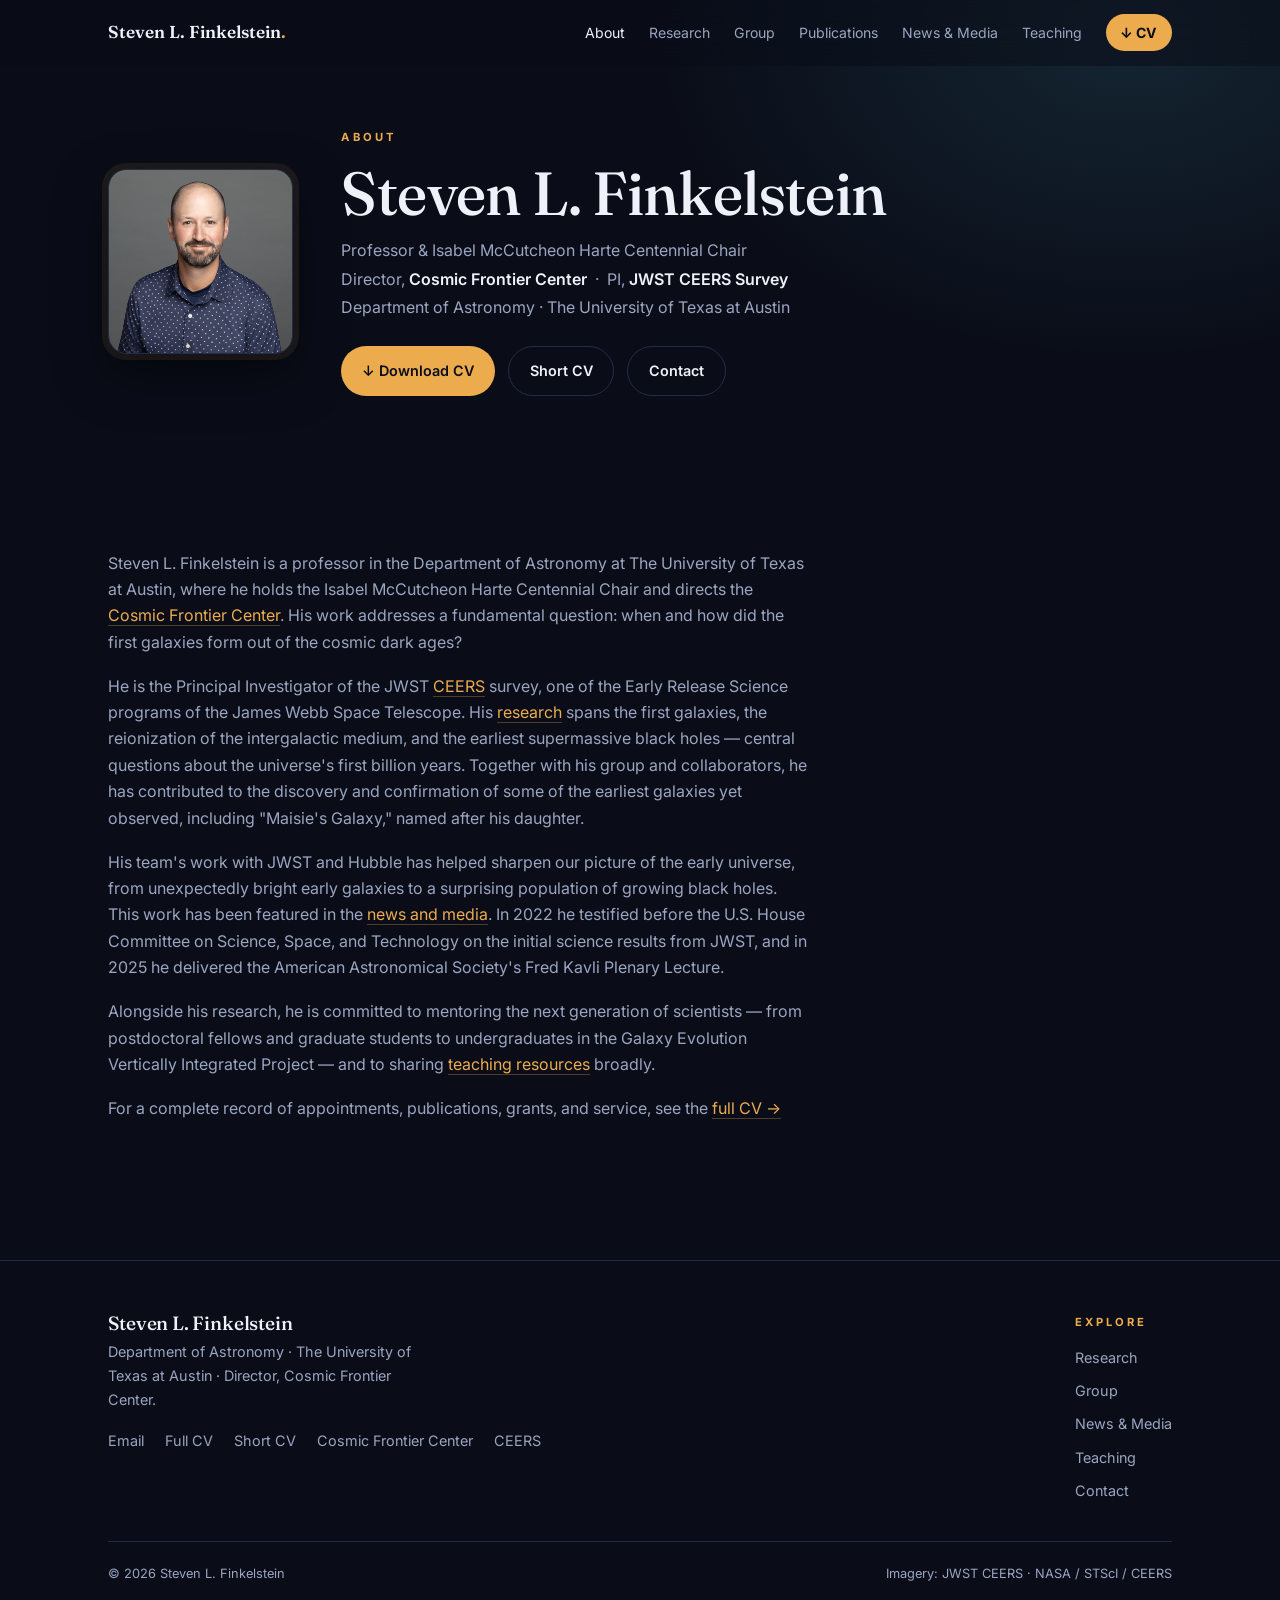
==== about.html @ 14f0424c "Launch revamped site Modern deep-space/editorial redesign: Home, About, Research, Group, Publication" ====
<!DOCTYPE html>
<html lang="en">
<head>
<meta charset="utf-8" />
<meta name="viewport" content="width=device-width, initial-scale=1" />
<title>About &mdash; Steven L. Finkelstein</title>
<meta name="description" content="About Prof. Steven L. Finkelstein — astronomer at UT Austin, Director of the Cosmic Frontier Center, and PI of the JWST CEERS survey." />
<link rel="preconnect" href="https://fonts.googleapis.com"><link rel="preconnect" href="https://fonts.gstatic.com" crossorigin>
<link href="https://fonts.googleapis.com/css2?family=Fraunces:ital,opsz,wght@0,9..144,400;0,9..144,500;0,9..144,600;1,9..144,400&family=Inter:wght@400;500;600;700&display=swap" rel="stylesheet">
<link rel="stylesheet" href="css/site.css">
</head>
<body>
<header class="nav" id="nav"><div class="nav-inner">
	<a class="brand" href="index.html">Steven L. Finkelstein<span class="dot">.</span></a>
	<button class="menu-btn" aria-label="Menu" onclick="document.getElementById('menu').classList.toggle('open')">&#9776;</button>
	<nav class="menu"><ul id="menu">
		<li><a href="about.html" class="active">About</a></li>
		<li><a href="research.html">Research</a></li>
		<li><a href="group.html">Group</a></li>
		<li><a href="publications.html">Publications</a></li>
		<li><a href="news.html">News &amp; Media</a></li>
		<li><a href="teaching.html">Teaching</a></li>
		<li><a class="cv" href="files/Finkelstein_CV.pdf">&darr; CV</a></li>
	</ul></nav>
</div></header>

<!-- MASTHEAD -->
<section class="mast"><div class="wrap">
	<div class="mast-grid">
		<img class="portrait" src="images/sf_headshot.jpg" alt="Steven L. Finkelstein" />
		<div>
			<div class="eyebrow">About</div>
			<h1>Steven L. Finkelstein</h1>
			<div class="titles">
				Professor &amp; Isabel McCutcheon Harte Centennial Chair<br>
				Director, <b>Cosmic Frontier Center</b> &nbsp;&middot;&nbsp; PI, <b>JWST CEERS Survey</b><br>
				Department of Astronomy &middot; The University of Texas at Austin
			</div>
			<div class="btns">
				<a class="btn btn-p" href="files/Finkelstein_CV.pdf">&darr; Download CV</a>
				<a class="btn btn-g" href="files/Finkelstein_ShortCV.pdf">Short CV</a>
				<a class="btn btn-g" href="mailto:stevenf@astro.as.utexas.edu">Contact</a>
			</div>
		</div>
	</div>
</div></section>

<!-- BIO -->
<section class="block"><div class="wrap">
	<div class="prose">
		<p>Steven L. Finkelstein is a professor in the Department of Astronomy at The University of Texas at Austin, where he holds the Isabel McCutcheon Harte Centennial Chair and directs the <a href="https://astronomy.utexas.edu/research/cosmic-frontier-center" target="_blank" rel="noopener">Cosmic Frontier Center</a>. His work addresses a fundamental question: when and how did the first galaxies form out of the cosmic dark ages?</p>

		<p>He is the Principal Investigator of the JWST <a href="research.html">CEERS</a> survey, one of the Early Release Science programs of the James Webb Space Telescope. His <a href="research.html">research</a> spans the first galaxies, the reionization of the intergalactic medium, and the earliest supermassive black holes &mdash; central questions about the universe's first billion years. Together with his group and collaborators, he has contributed to the discovery and confirmation of some of the earliest galaxies yet observed, including "Maisie's Galaxy," named after his daughter.</p>

		<p>His team's work with JWST and Hubble has helped sharpen our picture of the early universe, from unexpectedly bright early galaxies to a surprising population of growing black holes. This work has been featured in the <a href="news.html">news and media</a>. In 2022 he testified before the U.S. House Committee on Science, Space, and Technology on the initial science results from JWST, and in 2025 he delivered the American Astronomical Society's Fred Kavli Plenary Lecture.</p>

		<p>Alongside his research, he is committed to mentoring the next generation of scientists &mdash; from postdoctoral fellows and graduate students to undergraduates in the Galaxy Evolution Vertically Integrated Project &mdash; and to sharing <a href="teaching.html">teaching resources</a> broadly.</p>

		<p>For a complete record of appointments, publications, grants, and service, see the <a href="files/Finkelstein_CV.pdf">full CV &rarr;</a></p>
	</div>
</div></section>

<footer class="site"><div class="wrap">
	<div class="fgrid">
		<div>
			<h3>Steven L. Finkelstein</h3>
			<p class="muted">Department of Astronomy &middot; The University of Texas at Austin &middot; Director, Cosmic Frontier Center.</p>
			<div class="flinks">
				<a href="mailto:stevenf@astro.as.utexas.edu">Email</a>
				<a href="files/Finkelstein_CV.pdf">Full CV</a>
				<a href="files/Finkelstein_ShortCV.pdf">Short CV</a>
				<a href="https://astronomy.utexas.edu/research/cosmic-frontier-center" target="_blank" rel="noopener">Cosmic Frontier Center</a>
				<a href="https://ceers.github.io" target="_blank" rel="noopener">CEERS</a>
			</div>
		</div>
		<div>
			<div class="eyebrow">Explore</div>
			<div class="flinks col">
				<a href="research.html">Research</a>
				<a href="group.html">Group</a>
				<a href="news.html">News &amp; Media</a>
				<a href="teaching.html">Teaching</a>
				<a href="contact.html">Contact</a>
			</div>
		</div>
	</div>
	<div class="copy"><span>&copy; 2026 Steven L. Finkelstein</span><span>Imagery: JWST CEERS &middot; NASA / STScI / CEERS</span></div>
</div></footer>
<script>
const nav=document.getElementById('nav');const f=()=>nav.classList.toggle('scrolled',scrollY>40);f();addEventListener('scroll',f,{passive:true});
document.querySelectorAll('#menu a').forEach(a=>a.addEventListener('click',()=>document.getElementById('menu').classList.remove('open')));
</script>
</body>
</html>
---- css/site.css ----
/* ============================================================
   Steven L. Finkelstein — site design system  ("Editorial Portrait")
   Shared stylesheet for all pages.
   ============================================================ */

:root{
	--bg:#0a0d18; --bg2:#10152a; --bg3:#141b33; --line:#232c4a;
	--text:#eef1f8; --muted:#9aa5c0;
	--amber:#ecac4e; --cyan:#5bd3ea; --red:#d9594c;
	--maxw:1140px;
	--rad:16px;
}
*{box-sizing:border-box;margin:0;padding:0}
html{scroll-behavior:smooth}
body{background:var(--bg);color:var(--text);
	font-family:'Inter',system-ui,-apple-system,Segoe UI,Roboto,sans-serif;
	line-height:1.65;-webkit-font-smoothing:antialiased;overflow-x:hidden}
a{color:inherit;text-decoration:none}
img{max-width:100%;display:block}
h1,h2,h3,h4{font-family:'Fraunces',Georgia,'Times New Roman',serif;font-weight:500;line-height:1.1;letter-spacing:-.01em}
.wrap{max-width:var(--maxw);margin:0 auto;padding:0 clamp(1.2rem,4vw,2.4rem)}
.eyebrow{font-size:.7rem;font-weight:700;letter-spacing:.28em;text-transform:uppercase;color:var(--amber)}
.amber{color:var(--amber)} .italic{font-style:italic}

/* ---------- NAV ---------- */
header.nav{position:fixed;inset:0 0 auto 0;z-index:50;background:rgba(10,13,24,.55);
	backdrop-filter:blur(14px);border-bottom:1px solid transparent;transition:background .3s,border-color .3s}
header.nav.scrolled{background:rgba(10,13,24,.92);border-bottom-color:var(--line)}
.nav-inner{max-width:var(--maxw);margin:0 auto;padding:.85rem clamp(1.2rem,4vw,2.4rem);
	display:flex;align-items:center;justify-content:space-between;gap:1rem}
.brand{font-family:'Fraunces';font-weight:600;font-size:1.08rem;white-space:nowrap}
.brand .dot{color:var(--amber)}
nav.menu ul{display:flex;gap:1.5rem;list-style:none;align-items:center}
nav.menu a{font-size:.88rem;color:var(--muted);transition:color .2s}
nav.menu a:hover,nav.menu a.active{color:var(--text)}
nav.menu a.cv{color:var(--bg);background:var(--amber);padding:.45rem .9rem;border-radius:2rem;font-weight:700;display:inline-flex;gap:.4rem;align-items:center}
nav.menu a.cv:hover{background:#f4bd68;color:var(--bg)}
.menu-btn{display:none;background:none;border:0;color:var(--text);font-size:1.5rem;cursor:pointer;line-height:1}

@media(max-width:820px){
	.menu-btn{display:block}
	nav.menu ul{position:fixed;inset:0 0 0 auto;width:min(80vw,320px);flex-direction:column;
		align-items:flex-start;gap:1.3rem;background:var(--bg2);border-left:1px solid var(--line);
		padding:5.5rem 2rem;transform:translateX(100%);transition:transform .3s;box-shadow:-30px 0 60px rgba(0,0,0,.5)}
	nav.menu ul.open{transform:translateX(0)}
	nav.menu a{font-size:1.05rem}
}

/* ---------- BUTTONS ---------- */
.btn{display:inline-flex;align-items:center;gap:.5rem;padding:.75rem 1.3rem;border-radius:2rem;
	font-size:.9rem;font-weight:600;transition:transform .15s,background .2s,border-color .2s,color .2s}
.btn:hover{transform:translateY(-2px)}
.btn-p{background:var(--amber);color:var(--bg)} .btn-p:hover{background:#f4bd68;color:var(--bg)}
.btn-g{border:1px solid var(--line);color:var(--text)} .btn-g:hover{border-color:var(--amber);color:var(--amber)}

/* ---------- MASTHEAD (home + about) ---------- */
.mast{padding:8rem 0 4rem;position:relative;
	background:radial-gradient(760px 520px at 88% 8%,rgba(91,211,234,.12),transparent 62%)}
.mast-grid{display:grid;grid-template-columns:auto 1fr;gap:clamp(1.6rem,4vw,3rem);align-items:center}
.portrait{width:clamp(130px,16vw,185px);aspect-ratio:1;border-radius:18px;object-fit:cover;
	border:1px solid var(--line);box-shadow:0 20px 50px rgba(0,0,0,.5);outline:6px solid rgba(236,172,78,.08)}
.mast h1{font-size:clamp(2.3rem,5.4vw,3.8rem);margin:.9rem 0 .5rem}
.mast h1 em{font-style:italic;color:var(--amber)}
.mast .titles{color:var(--muted);font-size:1rem;line-height:1.8}
.mast .titles b{color:var(--text);font-weight:600}
.mast .btns{display:flex;gap:.8rem;flex-wrap:wrap;margin-top:1.5rem}
@media(max-width:620px){.mast-grid{grid-template-columns:1fr}}

/* ---------- INTERIOR PAGE HERO ---------- */
.page-hero{padding:8rem 0 2.5rem;background:radial-gradient(700px 400px at 90% -10%,rgba(236,172,78,.10),transparent 60%)}
.page-hero h1{font-size:clamp(2.2rem,5vw,3.4rem);margin:.7rem 0 .8rem}
.page-hero p.lead{color:var(--muted);font-size:1.08rem;max-width:62ch}

/* ---------- SECTIONS ---------- */
section.block{padding:clamp(3.5rem,7vw,6rem) 0}
.head{max-width:640px;margin-bottom:2.4rem}
.head h2{font-size:clamp(1.8rem,4vw,2.6rem);margin:.7rem 0 .6rem}
.head p{color:var(--muted)}
.seeall{display:inline-block;margin-top:2rem;color:var(--amber);font-weight:600;font-size:.92rem;transition:letter-spacing .2s}
.seeall:hover{letter-spacing:.02em}

/* ---------- RESEARCH CHAPTERS (no cards) ---------- */
.chapters{border-top:1px solid var(--line)}
.chapter{display:grid;grid-template-columns:1fr 1fr;gap:clamp(1.5rem,5vw,4.5rem);align-items:center;
	padding:clamp(1.6rem,4vw,3rem) 0;border-bottom:1px solid var(--line)}
.chapter:nth-child(even) .ch-visual{order:2}
.ch-visual{aspect-ratio:4/3;border-radius:var(--rad);overflow:hidden;position:relative;border:1px solid var(--line)}
.ch-visual img{width:100%;height:100%;object-fit:cover}
.ch-visual.g-cyan{background:radial-gradient(120% 120% at 20% 10%,rgba(91,211,234,.4),transparent 55%),linear-gradient(145deg,#0e2740,#0a0d18)}
.ch-visual.g-red{background:radial-gradient(120% 120% at 80% 20%,rgba(217,89,76,.45),transparent 55%),linear-gradient(145deg,#2a1012,#0a0d18)}
.ch-visual.g-amber{background:radial-gradient(120% 120% at 70% 80%,rgba(236,172,78,.4),transparent 55%),linear-gradient(145deg,#2a2210,#0a0d18)}
.ch-visual .glyph{position:absolute;inset:0;display:flex;align-items:center;justify-content:center;
	font-family:'Fraunces';font-style:italic;font-size:clamp(2rem,5vw,3.4rem);color:rgba(255,255,255,.92);text-align:center;padding:1rem}
.ch-text .eyebrow{margin-bottom:1rem}
.ch-text h2{font-size:clamp(1.7rem,3.6vw,2.6rem);margin-bottom:1rem}
.ch-text p{color:var(--muted);font-size:1.03rem;max-width:48ch;margin-bottom:.9rem}
.ch-text .more{display:inline-block;margin-top:.5rem;color:var(--amber);font-weight:600;font-size:.92rem}
@media(max-width:720px){.chapter{grid-template-columns:1fr}.chapter:nth-child(even) .ch-visual{order:0}}

/* ---------- NEWS LIST + HUB ---------- */
.news-wrap{background:var(--bg2)}
.tabs{display:flex;gap:.5rem;flex-wrap:wrap;margin-bottom:1.6rem}
.tab{font-size:.78rem;font-weight:600;letter-spacing:.05em;color:var(--muted);background:transparent;
	border:1px solid var(--line);padding:.5rem 1rem;border-radius:2rem;cursor:pointer;transition:.2s}
.tab:hover{color:var(--text);border-color:var(--muted)}
.tab.active{background:var(--amber);color:var(--bg);border-color:var(--amber)}
.nlist{border-top:1px solid var(--line)}
.nrow{display:grid;grid-template-columns:120px 118px 1fr auto;gap:1.2rem;align-items:center;
	padding:1.25rem .3rem;border-bottom:1px solid var(--line);transition:padding-left .2s,background .2s}
.nrow:hover{padding-left:1rem;background:rgba(255,255,255,.02)}
.nrow .date{font-size:.82rem;color:var(--muted)}
.nrow .outlet{display:block;font-size:.76rem;color:var(--muted);margin-top:.15rem}
.tag{font-size:.58rem;font-weight:700;letter-spacing:.14em;text-transform:uppercase;padding:.32em .7em;border-radius:2em;justify-self:start;white-space:nowrap}
.tag.press{background:rgba(236,172,78,.16);color:var(--amber)}
.tag.news{background:rgba(91,211,234,.16);color:var(--cyan)}
.tag.talk{background:rgba(217,89,76,.18);color:var(--red)}
.nrow h4{font-family:'Inter';font-weight:600;font-size:1rem;line-height:1.4}
.nrow:hover h4{color:var(--amber)}
.nrow .arrow{color:var(--muted);transition:transform .2s}.nrow:hover .arrow{transform:translateX(4px);color:var(--amber)}
.nrow .altlink{display:inline-block;margin-top:.3rem;font-size:.8rem;color:var(--cyan)}
@media(max-width:720px){.nrow{grid-template-columns:1fr;gap:.45rem}.nrow .arrow{display:none}}

/* ---------- PEOPLE ---------- */
.people{display:flex;flex-wrap:wrap;gap:1.1rem;margin-top:.3rem}
.person{text-align:center;width:86px}
.person img{width:78px;height:78px;border-radius:50%;object-fit:cover;border:2px solid var(--line);filter:grayscale(.25);transition:.2s}
.person:hover img{border-color:var(--amber);filter:none}
.person span{display:block;font-size:.72rem;color:var(--muted);margin-top:.45rem}
.person a{display:block;border-bottom:none}
.person a:hover span{color:var(--amber)}
.person .pav{width:78px;height:78px;border-radius:50%;display:flex;align-items:center;justify-content:center;
	margin:0 auto;background:linear-gradient(145deg,#1d2545,#121831);border:2px solid var(--line);
	font-family:'Fraunces',serif;color:var(--amber);font-size:1.35rem;transition:border-color .2s}
.person a:hover .pav{border-color:var(--amber)}

/* People — full cards (group page) */
.member-grid{display:grid;grid-template-columns:repeat(auto-fill,minmax(280px,1fr));gap:1.6rem}
.member{background:var(--bg3);border:1px solid var(--line);border-radius:var(--rad);overflow:hidden;transition:transform .2s,border-color .2s}
.member:hover{transform:translateY(-4px);border-color:var(--line)}
.member .mimg{aspect-ratio:1;overflow:hidden;background:var(--bg2)}
.member .mimg img{width:100%;height:100%;object-fit:cover}
.member .mbody{padding:1.3rem}
.member h4{font-size:1.2rem;margin-bottom:.1rem}
.member .role{color:var(--amber);font-size:.8rem;font-weight:600;margin-bottom:.7rem}
.member p{color:var(--muted);font-size:.9rem}

/* ---------- PROSE / GENERIC CONTENT ---------- */
.prose{max-width:70ch}
.prose h2{font-size:1.8rem;margin:2.2rem 0 1rem}
.prose h3{font-size:1.3rem;margin:1.8rem 0 .7rem;color:var(--text)}
.prose p{color:var(--muted);margin-bottom:1.1rem}
.prose a{color:var(--amber);border-bottom:1px solid rgba(236,172,78,.3)}
.prose a:hover{border-bottom-color:var(--amber)}
.prose ul{color:var(--muted);margin:0 0 1.2rem 1.2rem;line-height:1.9}
.prose ul li{padding-left:.3rem}

/* ---------- PUBLICATIONS ---------- */
.pub{display:block;padding:1.3rem 0;border-bottom:1px solid var(--line);transition:padding-left .2s}
.pub:hover{padding-left:.6rem}
.pub .pyear{font-family:'Fraunces';color:var(--amber);font-size:.95rem}
.pub h4{font-family:'Inter';font-weight:600;font-size:1.05rem;margin:.2rem 0}
.pub .pmeta{color:var(--muted);font-size:.85rem}

/* ---------- CONTACT ---------- */
.contact-grid{display:grid;grid-template-columns:1.1fr 1fr;gap:clamp(1.5rem,5vw,4rem);align-items:start}
.contact-card{background:var(--bg3);border:1px solid var(--line);border-radius:var(--rad);padding:1.6rem}
.contact-card .row{display:flex;justify-content:space-between;gap:1rem;padding:.7rem 0;border-bottom:1px dashed var(--line);font-size:.92rem}
.contact-card .row:last-child{border-bottom:0}
.contact-card .row span:first-child{color:var(--muted)}
@media(max-width:720px){.contact-grid{grid-template-columns:1fr}}

/* ---------- FOOTER ---------- */
footer.site{padding:3.2rem 0 2.4rem;border-top:1px solid var(--line);margin-top:2rem}
.fgrid{display:flex;justify-content:space-between;flex-wrap:wrap;gap:2rem}
.fgrid h3{font-size:1.2rem;margin-bottom:.4rem}
.fgrid .muted{color:var(--muted);font-size:.9rem;max-width:34ch}
.flinks{display:flex;gap:1.3rem;flex-wrap:wrap;margin-top:1.1rem}
.flinks.col{flex-direction:column;gap:.6rem;margin-top:.9rem}
.flinks a{color:var(--muted);font-size:.9rem}.flinks a:hover{color:var(--amber)}
.copy{margin-top:2.4rem;padding-top:1.3rem;border-top:1px solid var(--line);color:var(--muted);font-size:.8rem;
	display:flex;justify-content:space-between;flex-wrap:wrap;gap:.6rem}

/* ---------- IMAGE CREDIT (on research chapter visuals) ---------- */
.ch-visual{position:relative}
.ch-credit{position:absolute;left:0;right:0;bottom:0;padding:.5rem .7rem;
	font-size:.64rem;letter-spacing:.02em;color:rgba(255,255,255,.82);
	background:linear-gradient(0deg,rgba(0,0,0,.6),transparent);text-align:right}
.ch-credit a{color:inherit;border-bottom:1px solid rgba(255,255,255,.4)}

/* ---------- DATA SOURCES (survey chips) ---------- */
.survey-list{display:flex;flex-wrap:wrap;gap:.6rem;margin:.4rem 0 2rem}
.chip{display:inline-flex;align-items:center;gap:.4rem;font-size:.82rem;font-weight:600;
	color:var(--text);background:var(--bg3);border:1px solid var(--line);
	padding:.5rem .95rem;border-radius:2rem;transition:border-color .2s,transform .15s}
.chip:hover{border-color:var(--amber);transform:translateY(-2px)}
.chip .lead-pi{font-size:.6rem;letter-spacing:.12em;text-transform:uppercase;color:var(--amber)}

/* ---------- UNICORN HIGHLIGHT BOX ---------- */
.unicorn{position:relative;overflow:hidden;border-radius:var(--rad);
	border:1px solid #4e3580;background:
	radial-gradient(640px 320px at 90% -20%,rgba(176,124,198,.28),transparent 60%),
	linear-gradient(135deg,#181033 0%,#120e26 60%,#0d0a1a 100%);
	padding:clamp(1.6rem,4vw,2.6rem);margin:0 0 2.5rem}
.unicorn .uni-eyebrow{font-size:.7rem;font-weight:700;letter-spacing:.24em;text-transform:uppercase;color:#d48ec9}
.unicorn h3{font-size:clamp(1.5rem,3.4vw,2.1rem);margin:.5rem 0 .3rem;color:#f0eaff}
.unicorn h3 .uni-x{color:#b07cc6}
.unicorn .uni-sub{color:#d4baee;font-style:italic;font-size:.95rem;margin-bottom:1rem}
.unicorn p{color:#cdbce8;max-width:70ch;margin-bottom:1.1rem}
.unicorn .uni-btn{display:inline-flex;align-items:center;gap:.5rem;background:#b07cc6;color:#140e22;
	font-weight:700;font-size:.9rem;padding:.7rem 1.3rem;border-radius:2rem;transition:background .2s,transform .15s}
.unicorn .uni-btn:hover{background:#d48ec9;transform:translateY(-2px)}
.unicorn .uni-btn.uni-soon{background:transparent;border:1px solid #4e3580;color:#d4baee;cursor:default}
.unicorn .uni-btn.uni-soon:hover{background:transparent;transform:none}
.unicorn .uni-fields{display:flex;flex-wrap:wrap;gap:.45rem;margin-bottom:1.2rem}
.unicorn .uni-fields span{font-size:.72rem;color:#d4baee;background:rgba(176,124,198,.14);
	border:1px solid #4e3580;padding:.3rem .7rem;border-radius:2rem}

/* ---------- MEMBER PLACEHOLDER AVATAR (no photo yet) ---------- */
.mimg.ph{display:flex;align-items:center;justify-content:center;
	background:linear-gradient(145deg,#1d2545,#121831)}
.mimg.ph span{font-family:'Fraunces',serif;font-size:2.6rem;color:var(--amber);opacity:.85}

/* member role sub-note (e.g. "also PhD alumna") */
.member .subnote{font-size:.78rem;color:var(--muted);margin-top:.5rem;font-style:italic}
.member .mlink{display:inline-block;margin-top:.7rem;font-size:.82rem;color:var(--amber);font-weight:600}

/* alumni links */
.prose ul li a.alum{color:var(--amber);border-bottom:1px solid rgba(236,172,78,.3)}

/* ---------- PUBLICATIONS SEARCH + FILTER ---------- */
.pubsearch{width:100%;max-width:520px;background:var(--bg3);border:1px solid var(--line);
	color:var(--text);font-family:inherit;font-size:.95rem;padding:.8rem 1.1rem;border-radius:2rem;margin-bottom:1rem}
.pubsearch:focus{outline:none;border-color:var(--amber)}
.pubsearch::placeholder{color:var(--muted)}
.pubcount{font-size:.82rem;color:var(--muted);margin:.2rem 0 1.4rem}
.pub-top{display:flex;align-items:center;gap:.7rem;margin-bottom:.35rem}
.pub .tag{font-size:.56rem}
.tag.role-first{background:rgba(236,172,78,.18);color:var(--amber)}
.tag.role-student{background:rgba(91,211,234,.16);color:var(--cyan)}
.tag.role-second{background:rgba(176,124,198,.2);color:#d48ec9}
.tag.role-coauthor{background:rgba(255,255,255,.08);color:var(--muted)}
.tag.role-other{background:rgba(217,89,76,.16);color:var(--red)}
.tag.role-postled{background:rgba(154,123,208,.22);color:#bfa6ea}
.tag.role-gradled{background:rgba(91,211,234,.16);color:var(--cyan)}
.tag.role-ugradled{background:rgba(89,179,122,.20);color:#6cc38a}
.lm.lm-postled{border-top-color:#9a7bd0}
.lm.lm-gradled{border-top-color:var(--cyan)}
.lm.lm-ugradled{border-top-color:#59b37a}
.pmeta{word-break:break-word}

/* ---------- RECENT PAPERS (research page, grouped by category) ---------- */
.rp-cat{margin-bottom:2.2rem}
.rp-head{display:flex;align-items:baseline;justify-content:space-between;gap:1rem;border-bottom:2px solid var(--line);padding-bottom:.5rem;margin-bottom:.2rem}
.rp-head h3{font-size:1.25rem}
.rp-all{font-size:.78rem;color:var(--amber);font-weight:600;white-space:nowrap}
.rp{display:grid;grid-template-columns:54px 1fr;gap:.9rem;padding:.6rem 0;border-bottom:1px solid rgba(255,255,255,.06)}
.rp-yr{font-family:'Fraunces',serif;color:var(--muted);font-size:.9rem}
.rp-t{font-size:.95rem;line-height:1.45}
.rp-t a{border-bottom:none}
.rp-t a:hover{color:var(--amber)}

/* ---------- LANDMARK GRID (publications, compact) ---------- */
.landmark-grid{display:grid;grid-template-columns:repeat(4,1fr);gap:1rem;margin-top:.5rem}
@media(max-width:900px){.landmark-grid{grid-template-columns:repeat(2,1fr)}}
@media(max-width:520px){.landmark-grid{grid-template-columns:1fr}}
.lm{display:flex;flex-direction:column;gap:.55rem;background:var(--bg3);border:1px solid var(--line);
	border-top:3px solid var(--line);border-radius:12px;padding:1.05rem 1.05rem 1.15rem;transition:transform .2s,border-color .2s}
.lm:hover{transform:translateY(-4px)}
.lm.lm-first{border-top-color:var(--amber)}
.lm.lm-student{border-top-color:var(--cyan)}
.lm.lm-second{border-top-color:#d48ec9}
.lm-top{display:flex;align-items:center;justify-content:space-between;gap:.5rem}
.lm-cite{font-family:'Fraunces',serif;font-size:1.1rem;color:var(--amber);white-space:nowrap}
.lm-cite small{font-family:'Inter';font-size:.6rem;letter-spacing:.1em;text-transform:uppercase;color:var(--muted)}
.lm h4{font-family:'Inter';font-weight:600;font-size:.9rem;line-height:1.35;flex-grow:1}
.lm:hover h4{color:var(--amber)}
.lm-yr{font-size:.76rem;color:var(--muted)}
.lm-foot{display:flex;align-items:center;gap:.5rem;margin-top:auto;padding-top:.3rem}
.lm-face{width:26px;height:26px;border-radius:50%;object-fit:cover;border:1px solid var(--line);flex:none}
.lm-auth{font-size:.8rem;font-weight:600;color:var(--text)}
.lm-foot .lm-yr{margin-left:auto}
#highlights,#all-publications,#recent-papers,#first-galaxies,#first-black-holes,#galaxy-growth,#reionization,#unicorn,#surveys{scroll-margin-top:80px}

/* ---------- RESEARCH page map (jump nav under hero) ---------- */
.page-map{display:flex;flex-wrap:wrap;gap:.5rem;margin-top:1.8rem}
.page-map a{font-size:.8rem;color:var(--muted);border:1px solid var(--line);padding:.45rem .95rem;border-radius:2rem;transition:border-color .2s,color .2s}
.page-map a:hover{border-color:var(--amber);color:var(--amber)}

/* ---------- per-theme paper lists ---------- */
.theme-papers{list-style:none;margin:1.1rem 0 0;border-top:1px solid var(--line)}
.theme-papers li{display:flex;gap:.7rem;padding:.5rem 0;border-bottom:1px solid var(--line);font-size:.88rem;line-height:1.4}
.theme-papers li .ty{flex:none;font-family:'Fraunces',serif;color:var(--muted);font-size:.85rem}
.theme-papers li a{border-bottom:none}
.theme-papers li a:hover{color:var(--amber)}
.theme-more{display:inline-block;margin-top:.9rem;color:var(--amber);font-weight:600;font-size:.85rem}

@media(prefers-reduced-motion:reduce){*{animation:none!important;scroll-behavior:auto}}
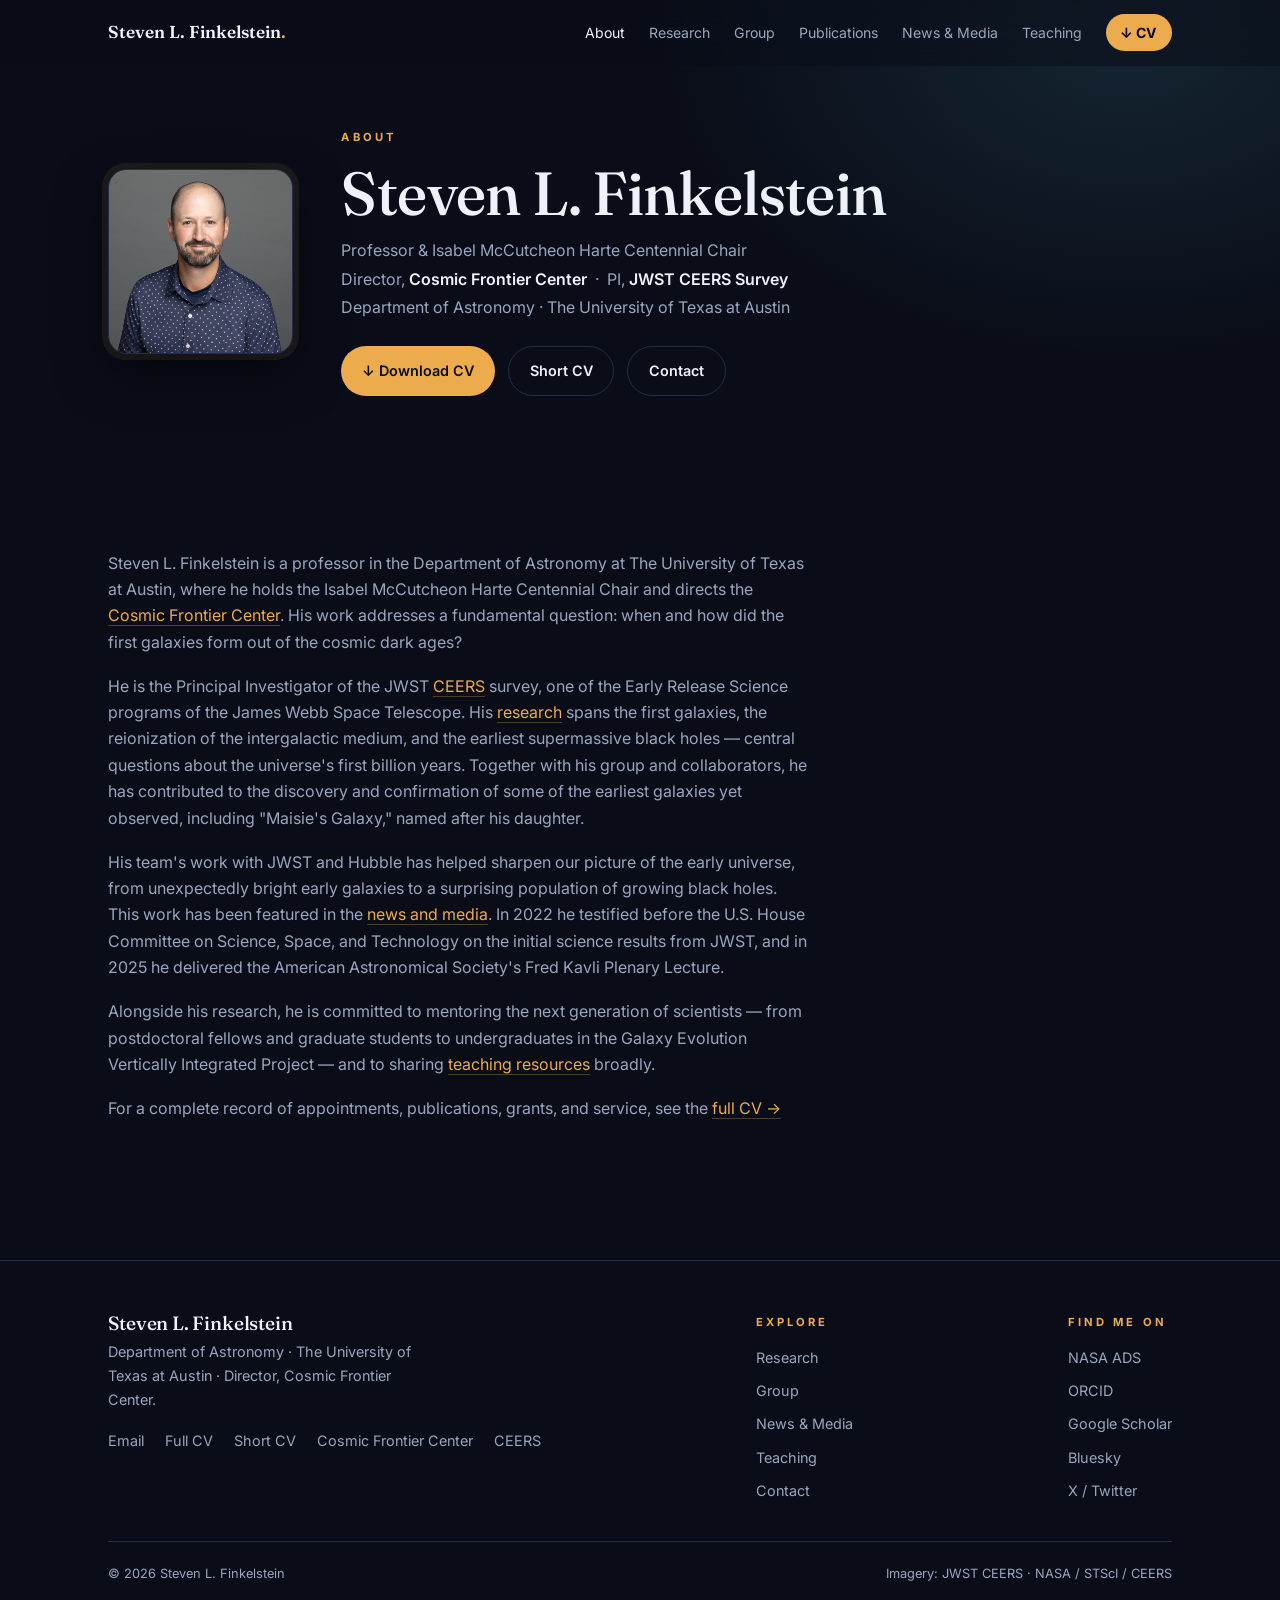
==== commit 44e8479f: "Research survey PI badges; footer profile links (ADS/ORCID/Scholar/Bluesky/X); alumni links Co-Autho" ====
--- a/about.html
+++ b/about.html
@@ -8,6 +8,18 @@
 <link rel="preconnect" href="https://fonts.googleapis.com"><link rel="preconnect" href="https://fonts.gstatic.com" crossorigin>
 <link href="https://fonts.googleapis.com/css2?family=Fraunces:ital,opsz,wght@0,9..144,400;0,9..144,500;0,9..144,600;1,9..144,400&family=Inter:wght@400;500;600;700&display=swap" rel="stylesheet">
 <link rel="stylesheet" href="css/site.css">
+<link rel="icon" href="favicon.svg" type="image/svg+xml" />
+<link rel="icon" href="favicon.ico" sizes="any" />
+<link rel="apple-touch-icon" href="apple-touch-icon.png" />
+<meta property="og:type" content="website" />
+<meta property="og:site_name" content="Steven L. Finkelstein" />
+<meta property="og:title" content="About &mdash; Steven L. Finkelstein" />
+<meta property="og:description" content="About Prof. Steven L. Finkelstein — astronomer at UT Austin, Director of the Cosmic Frontier Center, and PI of the JWST CEERS survey." />
+<meta property="og:url" content="https://astrosteven.github.io/about.html" />
+<meta property="og:image" content="https://astrosteven.github.io/images/og.jpg" />
+<meta property="og:image:width" content="1200" />
+<meta property="og:image:height" content="630" />
+<meta name="twitter:card" content="summary_large_image" />
 </head>
 <body>
 <header class="nav" id="nav"><div class="nav-inner">
@@ -83,6 +95,16 @@
 				<a href="contact.html">Contact</a>
 			</div>
 		</div>
+		<div>
+			<div class="eyebrow">Find me on</div>
+			<div class="flinks col">
+				<a href="https://ui.adsabs.harvard.edu/search/q=orcid%3A0000-0001-8519-1130&amp;sort=citation_count+desc" target="_blank" rel="noopener">NASA ADS</a>
+				<a href="https://orcid.org/0000-0001-8519-1130" target="_blank" rel="noopener">ORCID</a>
+				<a href="https://scholar.google.com/citations?user=1RsI1eMAAAAJ" target="_blank" rel="noopener">Google Scholar</a>
+				<a href="https://bsky.app/profile/astrosteven.bsky.social" target="_blank" rel="noopener">Bluesky</a>
+				<a href="https://x.com/astrosteven" target="_blank" rel="noopener">X / Twitter</a>
+			</div>
+		</div>
 	</div>
 	<div class="copy"><span>&copy; 2026 Steven L. Finkelstein</span><span>Imagery: JWST CEERS &middot; NASA / STScI / CEERS</span></div>
 </div></footer>
